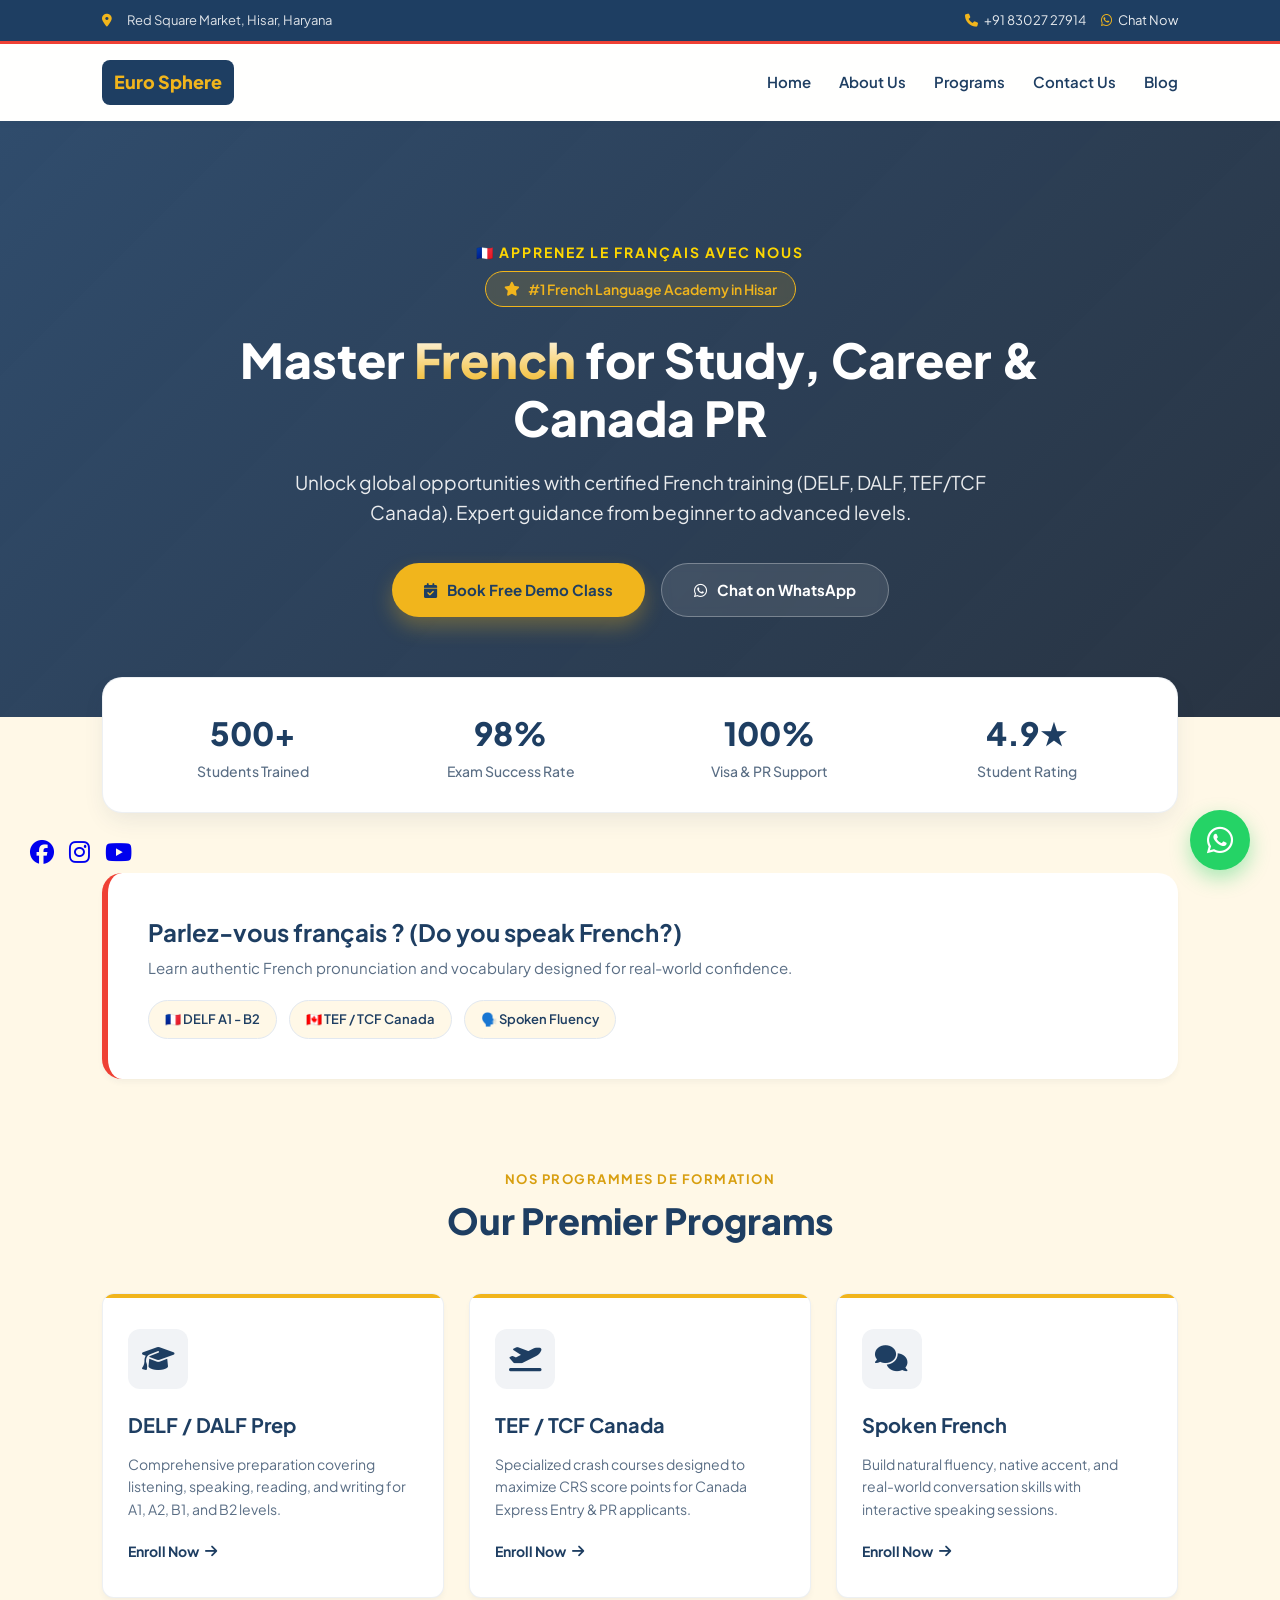
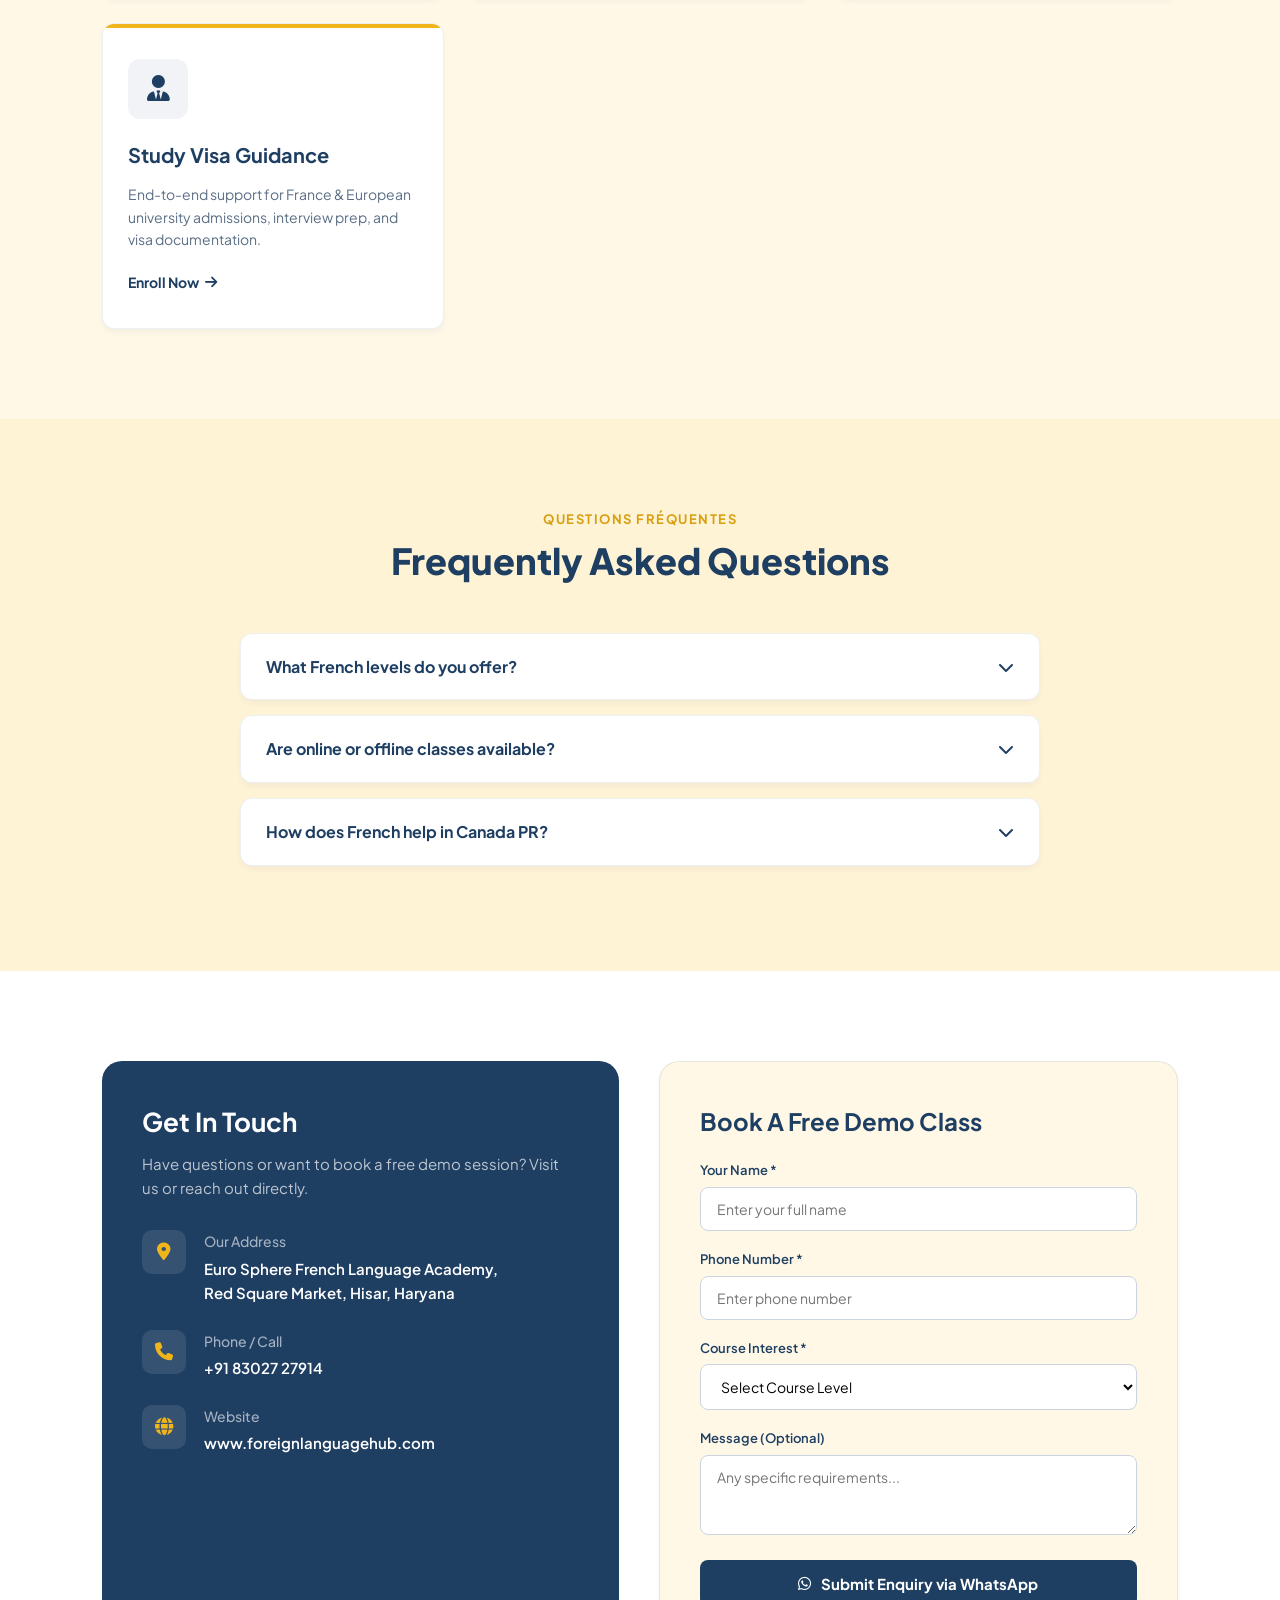
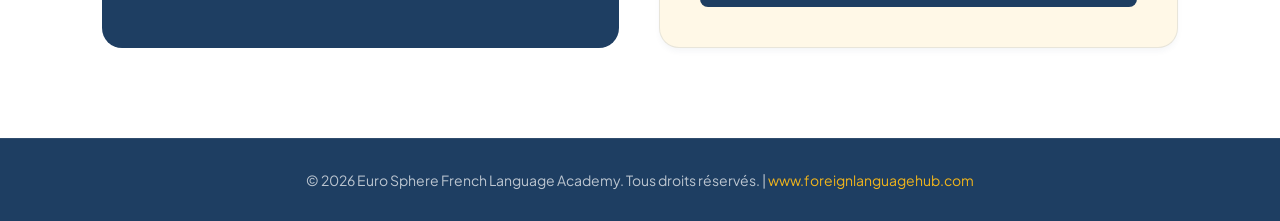
==== index.html @ 4b27b160 "code update" ====
<!DOCTYPE html>
<html lang="en-FR">
<head>
    <meta charset="UTF-8">
    <meta name="viewport" content="width=device-width, initial-scale=1.0">
    <title>Euro Sphere French Language Academy | Hisar</title>
    
    <script async src="https://www.googletagmanager.com/gtag/js?id=G-8GPNV9J6E8"></script>
    <script>
      window.dataLayer = window.dataLayer || [];
      function gtag(){dataLayer.push(arguments);}
      gtag('js', new Date());
      gtag('config', 'G-8GPNV9J6E8');
    </script>
    <link rel="canonical" href="https://www.foreignlanguagehub.com/" />
    <link rel="preconnect" href="https://fonts.googleapis.com">
    <link rel="preconnect" href="https://fonts.gstatic.com" crossorigin>
    <link href="https://fonts.googleapis.com/css2?family=Plus+Jakarta+Sans:wght@300;400;500;600;700;800&display=swap" rel="stylesheet">
    <link rel="stylesheet" href="https://cdnjs.cloudflare.com/ajax/libs/font-awesome/6.5.1/css/all.min.css">

    <style>
        :root {
            --primary-dark: #1E3E62;        /* Dark Blue */
            --primary-blue: #255A94;        /* Medium Blue */
            --accent-gold: #F1B51C;         /* Yellow / Gold */
            --accent-gold-hover: #D89F10;   
            --accent-red: #0055A5;          /* French Tricolor Blue */
            --french-red: #EF4135;          /* French Tricolor Red */
            
            --text-main: #1E3E62;           
            --text-muted: #5A6E85;          
            
            --bg-light: #FFF8E7;           
            --bg-secondary: #FFF3D6;       
            --white: #FFFFFF;              
            
            --shadow-sm: 0 4px 6px -1px rgba(30, 62, 98, 0.05);
            --shadow-lg: 0 10px 25px -5px rgba(30, 62, 98, 0.1);
            --radius-md: 12px;
            --radius-lg: 20px;
            --transition: all 0.3s ease;
        }

        * {
            margin: 0;
            padding: 0;
            box-sizing: border-box;
            font-family: 'Plus Jakarta Sans', sans-serif;
            scroll-behavior: smooth;
        }

        body {
            color: var(--text-main);
            background-color: var(--bg-light);
            line-height: 1.6;
            overflow-x: hidden;
            min-height: 100vh;
        }

        /* Top Bar */
        .top-bar {
            background-color: var(--primary-dark);
            color: rgba(255, 255, 255, 0.85);
            padding: 10px 8%;
            display: flex;
            justify-content: space-between;
            align-items: center;
            font-size: 13px;
            border-bottom: 3px solid var(--french-red); /* French Red Accent Line */
        }

        .top-bar div {
            display: flex;
            align-items: center;
            gap: 15px;
        }

        .top-bar a {
            color: rgba(255, 255, 255, 0.9);
            text-decoration: none;
            transition: var(--transition);
            display: flex;
            align-items: center;
            gap: 6px;
        }

        .top-bar a:hover {
            color: var(--accent-gold);
        }

        .top-bar i {
            color: var(--accent-gold);
        }

        /* Navbar */
        nav {
            background: rgba(255, 255, 255, 0.95);
            backdrop-filter: blur(10px);
            padding: 16px 8%;
            display: flex;
            justify-content: space-between;
            align-items: center;
            position: sticky;
            top: 0;
            z-index: 1000;
            box-shadow: var(--shadow-sm);
        }

        .logo {
            display: flex;
            align-items: center;
            gap: 10px;
            text-decoration: none;
            font-weight: 800;
            font-size: 22px;
            color: var(--primary-dark);
        }

        .logo img {
            height: 48px;
            width: auto;
            object-fit: contain;
        }

        .logo-fallback {
            background: var(--primary-dark);
            color: var(--accent-gold);
            padding: 8px 12px;
            border-radius: 8px;
            font-size: 18px;
        }

        .nav-links {
            display: flex;
            align-items: center;
            gap: 28px;
            list-style: none;
        }

        .nav-links a {
            text-decoration: none;
            color: var(--text-main);
            font-weight: 600;
            font-size: 15px;
            transition: var(--transition);
            position: relative;
        }

        .nav-links a:not(.nav-cta):hover {
            color: var(--primary-blue);
        }

        .nav-links a:not(.nav-cta)::after {
            content: '';
            position: absolute;
            width: 0%;
            height: 2px;
            bottom: -4px;
            left: 0;
            background-color: var(--accent-gold);
            transition: var(--transition);
        }

        .nav-links a:not(.nav-cta):hover::after {
            width: 100%;
        }

        .nav-cta {
            background: var(--primary-dark);
            color: var(--white) !important;
            padding: 10px 22px;
            border-radius: 50px;
            border: 2px solid var(--accent-gold);
            box-shadow: 0 4px 15px rgba(241, 181, 28, 0.2);
        }

        .nav-cta:hover {
            background: var(--accent-gold);
            color: var(--primary-dark) !important;
            transform: translateY(-2px);
        }

        .hamburger {
            display: none;
            font-size: 24px;
            cursor: pointer;
            color: var(--primary-dark);
        }

        /* Hero Section */
        .hero {
            background: linear-gradient(135deg, rgba(30, 62, 98, 0.92), rgba(11, 25, 44, 0.88)), 
                        url('https://images.unsplash.com/photo-1502602898657-3e91760cbb34?q=80&w=1600') center/cover no-repeat;
            color: var(--white);
            padding: 120px 8% 100px;
            text-align: center;
            position: relative;
        }

        .french-tag {
            font-size: 14px;
            letter-spacing: 2px;
            text-transform: uppercase;
            color: #FFD700;
            font-weight: 700;
            margin-bottom: 8px;
            display: block;
        }

        .hero-badge {
            display: inline-flex;
            align-items: center;
            gap: 8px;
            background: rgba(241, 181, 28, 0.15);
            border: 1px solid var(--accent-gold);
            color: var(--accent-gold);
            padding: 6px 18px;
            border-radius: 50px;
            font-size: 14px;
            font-weight: 600;
            margin-bottom: 24px;
            backdrop-filter: blur(5px);
        }

        .hero h1 {
            font-size: 48px;
            font-weight: 800;
            line-height: 1.2;
            margin-bottom: 20px;
            max-width: 900px;
            margin-left: auto;
            margin-right: auto;
        }

        .hero h1 span {
            color: var(--accent-gold);
            background: linear-gradient(180deg, #FFF, var(--accent-gold));
            -webkit-background-clip: text;
            background-clip: text;
            -webkit-text-fill-color: transparent;
        }

        .hero p {
            font-size: 19px;
            max-width: 720px;
            margin: 0 auto 36px;
            color: rgba(255, 255, 255, 0.9);
            font-weight: 400;
        }

        .hero-buttons {
            display: flex;
            justify-content: center;
            gap: 16px;
            flex-wrap: wrap;
        }

        .btn {
            padding: 14px 32px;
            border-radius: 50px;
            font-weight: 700;
            font-size: 15px;
            text-decoration: none;
            display: inline-flex;
            align-items: center;
            gap: 10px;
            transition: var(--transition);
            cursor: pointer;
            border: none;
        }

        .btn-primary {
            background-color: var(--accent-gold);
            color: var(--primary-dark);
            box-shadow: 0 10px 20px rgba(241, 181, 28, 0.3);
        }

        .btn-primary:hover {
            background-color: var(--white);
            color: var(--primary-dark);
            transform: translateY(-3px);
        }

        .btn-secondary {
            background: rgba(255, 255, 255, 0.1);
            color: var(--white);
            border: 1px solid rgba(255, 255, 255, 0.3);
            backdrop-filter: blur(5px);
        }

        .btn-secondary:hover {
            background: rgba(255, 255, 255, 0.2);
            transform: translateY(-3px);
        }

        /* Stats Bar */
        .stats-bar {
            background: var(--white);
            margin: -40px 8% 0;
            border-radius: var(--radius-lg);
            padding: 30px;
            box-shadow: var(--shadow-lg);
            position: relative;
            z-index: 10;
            display: grid;
            grid-template-columns: repeat(auto-fit, minmax(180px, 1fr));
            gap: 20px;
            text-align: center;
            border: 1px solid rgba(30, 62, 98, 0.08);
        }

        .stat-item h3 {
            font-size: 32px;
            font-weight: 800;
            color: var(--primary-dark);
        }

        .stat-item p {
            color: var(--text-muted);
            font-size: 14px;
            font-weight: 500;
        }

        /* French Special Banner Section */
        .french-vibe-banner {
            background: #ffffff;
            margin: 60px 8% 0;
            border-radius: var(--radius-lg);
            padding: 40px;
            border-left: 6px solid var(--french-red);
            box-shadow: var(--shadow-sm);
            display: flex;
            align-items: center;
            justify-content: space-between;
            flex-wrap: wrap;
            gap: 20px;
        }

        .vibe-content h3 {
            font-size: 24px;
            color: var(--primary-dark);
            font-weight: 700;
        }

        .vibe-content p {
            color: var(--text-muted);
            font-size: 15px;
            margin-top: 5px;
        }

        .vibe-pills {
            display: flex;
            gap: 12px;
            flex-wrap: wrap;
        }

        .pill {
            background: var(--bg-light);
            border: 1px solid #E2E8F0;
            padding: 8px 16px;
            border-radius: 30px;
            font-size: 13px;
            font-weight: 600;
            color: var(--primary-dark);
        }

        /* Common Section Styles */
        .section {
            padding: 90px 8%;
        }

        .section-header {
            text-align: center;
            max-width: 650px;
            margin: 0 auto 50px;
        }

        .section-subtitle {
            color: #D89F10;
            font-weight: 700;
            text-transform: uppercase;
            font-size: 13px;
            letter-spacing: 1.5px;
            margin-bottom: 8px;
            display: block;
        }

        .section-title {
            font-size: 36px;
            font-weight: 800;
            color: var(--primary-dark);
            line-height: 1.25;
        }

        /* Courses Section */
        .cards-container {
            display: grid;
            grid-template-columns: repeat(auto-fit, minmax(260px, 1fr));
            gap: 25px;
        }

        .card {
            background: var(--white);
            padding: 35px 25px;
            border-radius: var(--radius-md);
            box-shadow: var(--shadow-sm);
            border: 1px solid rgba(30, 62, 98, 0.08);
            transition: var(--transition);
            position: relative;
            overflow: hidden;
            display: flex;
            flex-direction: column;
        }

        .card::before {
            content: '';
            position: absolute;
            top: 0;
            left: 0;
            width: 100%;
            height: 4px;
            background: var(--accent-gold);
        }

        .card:hover {
            transform: translateY(-8px);
            box-shadow: var(--shadow-lg);
        }

        .card-icon {
            width: 60px;
            height: 60px;
            background: rgba(30, 62, 98, 0.06);
            border-radius: 12px;
            display: flex;
            align-items: center;
            justify-content: center;
            margin-bottom: 20px;
            color: var(--primary-dark);
            font-size: 26px;
            transition: var(--transition);
        }

        .card:hover .card-icon {
            background: var(--primary-dark);
            color: var(--accent-gold);
        }

        .card h3 {
            font-size: 20px;
            font-weight: 700;
            color: var(--primary-dark);
            margin-bottom: 12px;
        }

        .card p {
            color: var(--text-muted);
            font-size: 14px;
            line-height: 1.6;
            margin-bottom: 20px;
            flex-grow: 1;
        }

        .card-link {
            color: var(--primary-dark);
            font-weight: 700;
            font-size: 14px;
            text-decoration: none;
            display: inline-flex;
            align-items: center;
            gap: 6px;
            transition: var(--transition);
        }

        .card-link:hover {
            color: #D89F10;
            gap: 10px;
        }

        /* FAQ Accordion */
        .faq-container {
            max-width: 800px;
            margin: 0 auto;
        }

        .faq-item {
            background: var(--white);
            border-radius: var(--radius-md);
            margin-bottom: 15px;
            box-shadow: var(--shadow-sm);
            border: 1px solid rgba(30, 62, 98, 0.08);
            overflow: hidden;
        }

        .faq-question {
            padding: 20px 25px;
            font-weight: 700;
            color: var(--primary-dark);
            cursor: pointer;
            display: flex;
            justify-content: space-between;
            align-items: center;
            user-select: none;
        }

        .faq-answer {
            padding: 0 25px 20px;
            color: var(--text-muted);
            font-size: 15px;
            display: none;
        }

        .faq-item.active .faq-answer {
            display: block;
        }

        .faq-item.active .faq-question i {
            transform: rotate(180deg);
            color: var(--accent-gold);
        }

        /* Contact Section */
        .contact-section {
            background: var(--white);
        }

        .contact-container {
            display: flex;
            flex-wrap: wrap;
            gap: 40px;
            align-items: stretch;
        }

        .contact-info, .contact-form-wrapper {
            flex: 1;
            min-width: 320px;
            padding: 40px;
            border-radius: var(--radius-lg);
        }

        .contact-info {
            background: var(--primary-dark);
            color: var(--white);
            display: flex;
            flex-direction: column;
            justify-content: space-between;
        }

        .contact-info h3 {
            font-size: 26px;
            font-weight: 700;
            color: var(--white);
            margin-bottom: 10px;
        }

        .contact-info p.lead {
            color: rgba(255, 255, 255, 0.7);
            margin-bottom: 30px;
            font-size: 15px;
        }

        .info-list {
            display: flex;
            flex-direction: column;
            gap: 25px;
        }

        .info-item {
            display: flex;
            align-items: flex-start;
            gap: 18px;
        }

        .info-icon {
            width: 44px;
            height: 44px;
            background: rgba(255, 255, 255, 0.1);
            border-radius: 10px;
            display: flex;
            align-items: center;
            justify-content: center;
            color: var(--accent-gold);
            font-size: 18px;
            flex-shrink: 0;
        }

        .info-content h4 {
            font-size: 14px;
            color: rgba(255, 255, 255, 0.6);
            margin-bottom: 4px;
            font-weight: 500;
        }

        .info-content p, .info-content a {
            color: var(--white);
            font-weight: 600;
            text-decoration: none;
            font-size: 15px;
        }

        .contact-form-wrapper {
            background: var(--bg-light);
            border: 1px solid rgba(30, 62, 98, 0.1);
            box-shadow: var(--shadow-sm);
        }

        .contact-form-wrapper h3 {
            font-size: 24px;
            font-weight: 700;
            color: var(--primary-dark);
            margin-bottom: 20px;
        }

        .form-group {
            margin-bottom: 18px;
        }

        .form-group label {
            display: block;
            font-size: 13px;
            font-weight: 600;
            color: var(--primary-dark);
            margin-bottom: 6px;
        }

        .form-control {
            width: 100%;
            padding: 12px 16px;
            border: 1px solid #CBD5E1;
            border-radius: 8px;
            font-size: 14px;
            outline: none;
            transition: var(--transition);
            background: var(--white);
        }

        .form-control:focus {
            border-color: var(--primary-dark);
            box-shadow: 0 0 0 3px rgba(30, 62, 98, 0.1);
        }

        .submit-btn {
            width: 100%;
            padding: 14px;
            background: var(--primary-dark);
            color: var(--white);
            border: none;
            border-radius: 8px;
            font-weight: 700;
            font-size: 15px;
            cursor: pointer;
            transition: var(--transition);
            display: flex;
            align-items: center;
            justify-content: center;
            gap: 10px;
        }

        .submit-btn:hover {
            background: #162a45;
            box-shadow: 0 5px 15px rgba(30, 62, 98, 0.2);
        }

        /* Floating WhatsApp Button */
        .whatsapp-float {
            position: fixed;
            bottom: 30px;
            right: 30px;
            background-color: #25D366;
            color: #FFF;
            border-radius: 50px;
            width: 60px;
            height: 60px;
            display: flex;
            align-items: center;
            justify-content: center;
            font-size: 30px;
            box-shadow: 0 8px 20px rgba(37, 211, 102, 0.4);
            z-index: 999;
            transition: var(--transition);
            text-decoration: none;
        }

        .whatsapp-float:hover {
            transform: scale(1.1);
            color: #FFF;
        }

        /* Footer */
        footer {
            background: var(--primary-dark);
            color: rgba(255, 255, 255, 0.7);
            padding: 30px 8%;
            text-align: center;
            font-size: 14px;
            border-top: 1px solid rgba(255, 255, 255, 0.08);
        }

        footer a {
            color: var(--accent-gold);
            text-decoration: none;
        }

        /* Responsive Styles */
        @media (max-width: 992px) {
            .hero h1 { font-size: 38px; }
            .section { padding: 70px 5%; }
            .top-bar { padding: 10px 5%; }
            nav { padding: 14px 5%; }
        }

        @media (max-width: 768px) {
            .top-bar { flex-direction: column; gap: 8px; text-align: center; }
            .hamburger { display: block; }
            .nav-links {
                position: fixed;
                top: 70px;
                left: -100%;
                width: 100%;
                height: calc(100vh - 70px);
                background: var(--white);
                flex-direction: column;
                padding: 40px 20px;
                gap: 20px;
                transition: var(--transition);
                box-shadow: var(--shadow-lg);
            }
            .nav-links.active { left: 0; }
            .hero { padding: 90px 5% 80px; }
            .hero h1 { font-size: 30px; }
            .hero p { font-size: 16px; }
            .stats-bar { margin: -30px 5% 0; grid-template-columns: repeat(2, 1fr); }
            .contact-info, .contact-form-wrapper { padding: 25px; }
            .french-vibe-banner { margin: 40px 5% 0; flex-direction: column; text-align: center; }
        }
    </style>
</head>
<body>

    <div class="top-bar">
        <div>
            <i class="fa-solid fa-location-dot"></i> Red Square Market, Hisar, Haryana
        </div>
        <div>
            <a href="tel:08302727914"><i class="fa-solid fa-phone"></i> +91 83027 27914</a>
            <a href="https://wa.me/918302727914" target="_blank"><i class="fa-brands fa-whatsapp"></i> Chat Now</a>
        </div>
    </div>

    <nav>
        <a href="#" class="logo">
            <img src="logo.png" alt="Euro Sphere Logo" onerror="this.style.display='none'; this.nextElementSibling.style.display='inline-block';">
            <span class="logo-fallback" style="display:none;">Euro Sphere</span>
        </a>
        <div class="hamburger" id="hamburger">
            <i class="fa-solid fa-bars"></i>
        </div>
        <ul class="nav-links" id="navLinks">
    <li><a href="/">Home</a></li>
    <li><a href="/about">About Us</a></li>
    <li><a href="/courses">Programs</a></li>
    <li><a href="/contact">Contact Us</a></li>
    <li><a href="https://eurosphereindia.blogspot.com/" target="_blank">Blog</a></li>
    
</ul>
    </nav>

    <section class="hero" id="home">
        <span class="french-tag">🇫🇷 Apprenez Le Français Avec Nous</span>
        <div class="hero-badge">
            <i class="fa-solid fa-star"></i> #1 French Language Academy in Hisar
        </div>
        <h1>Master <span>French</span> for Study, Career & Canada PR</h1>
        <p>Unlock global opportunities with certified French training (DELF, DALF, TEF/TCF Canada). Expert guidance from beginner to advanced levels.</p>
        <div class="hero-buttons">
            <a href="/contact" class="btn btn-primary"><i class="fa-solid fa-calendar-check"></i> Book Free Demo Class</a>
            <a href="https://wa.me/918302727914" target="_blank" class="btn btn-secondary"><i class="fa-brands fa-whatsapp"></i> Chat on WhatsApp</a>
        </div>
    </section>

    <div class="stats-bar">
        <div class="stat-item">
            <h3>500+</h3>
            <p>Students Trained</p>
        </div>
        <div class="stat-item">
            <h3>98%</h3>
            <p>Exam Success Rate</p>
        </div>
        <div class="stat-item">
            <h3>100%</h3>
            <p>Visa & PR Support</p>
        </div>
        <div class="stat-item">
            <h3>4.9★</h3>
            <p>Student Rating</p>
        </div>
    </div>

    <div class="french-vibe-banner">
        <div class="vibe-content">
            <h3>Parlez-vous français ? (Do you speak French?)</h3>
            <p>Learn authentic French pronunciation and vocabulary designed for real-world confidence.</p>
        </div>
        <div class="vibe-pills">
            <span class="pill">🇫🇷 DELF A1 - B2</span>
            <span class="pill">🇨🇦 TEF / TCF Canada</span>
            <span class="pill">🗣️ Spoken Fluency</span>
        </div>
    </div>

    <section class="section" id="courses">
        <div class="section-header">
            <span class="section-subtitle">Nos Programmes de Formation</span>
            <h2 class="section-title">Our Premier Programs</h2>
        </div>
        <div class="cards-container">
            <div class="card">
                <div class="card-icon">
                    <i class="fa-solid fa-graduation-cap"></i>
                </div>
                <h3>DELF / DALF Prep</h3>
                <p>Comprehensive preparation covering listening, speaking, reading, and writing for A1, A2, B1, and B2 levels.</p>
                <a href="/about" class="card-link">Enroll Now <i class="fa-solid fa-arrow-right"></i></a>
            </div>

            <div class="card">
                <div class="card-icon">
                    <i class="fa-solid fa-plane-departure"></i>
                </div>
                <h3>TEF / TCF Canada</h3>
                <p>Specialized crash courses designed to maximize CRS score points for Canada Express Entry & PR applicants.</p>
                <a href="/contact" class="card-link">Enroll Now <i class="fa-solid fa-arrow-right"></i></a>
            </div>

            <div class="card">
                <div class="card-icon">
                    <i class="fa-solid fa-comments"></i>
                </div>
                <h3>Spoken French</h3>
                <p>Build natural fluency, native accent, and real-world conversation skills with interactive speaking sessions.</p>
                <a href="/contact" class="card-link">Enroll Now <i class="fa-solid fa-arrow-right"></i></a>
            </div>

            <div class="card">
                <div class="card-icon">
                    <i class="fa-solid fa-user-tie"></i>
                </div>
                <h3>Study Visa Guidance</h3>
                <p>End-to-end support for France & European university admissions, interview prep, and visa documentation.</p>
                <a href="/contact" class="card-link">Enroll Now <i class="fa-solid fa-arrow-right"></i></a>
            </div>
        </div>
    </section>

    <section class="section" id="faq" style="background-color: var(--bg-secondary);">
        <div class="section-header">
            <span class="section-subtitle">Questions Fréquentes</span>
            <h2 class="section-title">Frequently Asked Questions</h2>
        </div>
        <div class="faq-container">
            <div class="faq-item">
                <div class="faq-question">
                    <span>What French levels do you offer?</span>
                    <i class="fa-solid fa-chevron-down"></i>
                </div>
                <div class="faq-answer">
                    We offer complete courses ranging from Beginner levels (A1, A2) to Intermediate & Advanced levels (B1, B2) as well as specialized preparation for TEF/TCF Canada.
                </div>
            </div>

            <div class="faq-item">
                <div class="faq-question">
                    <span>Are online or offline classes available?</span>
                    <i class="fa-solid fa-chevron-down"></i>
                </div>
                <div class="faq-answer">
                    We offer both offline classroom training at our Hisar institute and interactive live online classes for flexible learning.
                </div>
            </div>

            <div class="faq-item">
                <div class="faq-question">
                    <span>How does French help in Canada PR?</span>
                    <i class="fa-solid fa-chevron-down"></i>
                </div>
                <div class="faq-answer">
                    Clearing TEF/TCF Canada exam adds up to 50 additional CRS points in Express Entry, making your Canada Permanent Residency process significantly easier and faster.
                </div>
            </div>
        </div>
    </section>

    <section class="section contact-section" id="contact">
        <div class="contact-container">
            
            <div class="contact-info">
                <div>
                    <h3>Get In Touch</h3>
                    <p class="lead">Have questions or want to book a free demo session? Visit us or reach out directly.</p>
                    
                    <div class="info-list">
                        <div class="info-item">
                            <div class="info-icon"><i class="fa-solid fa-location-dot"></i></div>
                            <div class="info-content">
                                <h4>Our Address</h4>
                                <p>Euro Sphere French Language Academy,<br>Red Square Market, Hisar, Haryana</p>
                            </div>
                        </div>

                        <div class="info-item">
                            <div class="info-icon"><i class="fa-solid fa-phone"></i></div>
                            <div class="info-content">
                                <h4>Phone / Call</h4>
                                <p><a href="tel:08302727914">+91 83027 27914</a></p>
                            </div>
                        </div>

                        <div class="info-item">
                            <div class="info-icon"><i class="fa-solid fa-globe"></i></div>
                            <div class="info-content">
                                <h4>Website</h4>
                                <p><a href="https://www.foreignlanguagehub.com" target="_blank">www.foreignlanguagehub.com</a></p>
                            </div>
                        </div>
                    </div>
                </div>
            </div>

            <div class="contact-form-wrapper">
                <h3>Book A Free Demo Class</h3>
                <form id="enquiryForm" onsubmit="sendToWhatsApp(event)">
                    <div class="form-group">
                        <label>Your Name *</label>
                        <input type="text" id="name" class="form-control" placeholder="Enter your full name" required>
                    </div>

                    <div class="form-group">
                        <label>Phone Number *</label>
                        <input type="tel" id="phone" class="form-control" placeholder="Enter phone number" required>
                    </div>

                    <div class="form-group">
                        <label>Course Interest *</label>
                        <select id="course" class="form-control" required>
                            <option value="">Select Course Level</option>
                            <option value="Beginner (A1/A2)">Beginner (A1/A2)</option>
                            <option value="Intermediate (B1/B2)">Intermediate (B1/B2)</option>
                            <option value="TEF/TCF Canada PR">TEF/TCF Canada PR</option>
                            <option value="Visa Guidance">Visa Guidance</option>
                        </select>
                    </div>

                    <div class="form-group">
                        <label>Message (Optional)</label>
                        <textarea id="message" class="form-control" rows="3" placeholder="Any specific requirements..."></textarea>
                    </div>

                    <button type="submit" class="submit-btn">
                        <i class="fa-brands fa-whatsapp"></i> Submit Enquiry via WhatsApp
                    </button>
                </form>
            </div>

        </div>
    </section>

    <a href="https://wa.me/918302727914" class="whatsapp-float" target="_blank" title="Chat on WhatsApp">
        <i class="fa-brands fa-whatsapp"></i>
    </a>
    <div class="social-links" style="position: fixed; bottom: 30px; left: 30px; display: flex; gap: 15px; z-index: 999;font-size: 24px;">
        <a href="https://www.facebook.com/profile.php?id=61592775204801#" target="_blank" title="Follow us on Facebook">
            <i class="fa-brands fa-facebook"></i>
        </a>
        <a href="https://www.instagram.com/eur.osphere/" target="_blank" title="Follow us on Instagram">
            <i class="fa-brands fa-instagram"></i>
        </a>
        <a href="https://www.youtube.com/@EuroSphere-Hisar" target="_blank" title="Follow us on YouTube">
            <i class="fa-brands fa-youtube"></i>
        </a>
    </div>

    <footer>
        <p>&copy; 2026 Euro Sphere French Language Academy. Tous droits réservés. | <a href="https://www.foreignlanguagehub.com" target="_blank">www.foreignlanguagehub.com</a></p>
    </footer>

    <script>
        // Hamburger Menu Toggle
        const hamburger = document.getElementById('hamburger');
        const navLinks = document.getElementById('navLinks');

        hamburger.addEventListener('click', () => {
            navLinks.classList.toggle('active');
        });

        // Close Mobile Menu on Click
        document.querySelectorAll('.nav-links a').forEach(link => {
            link.addEventListener('click', () => {
                navLinks.classList.remove('active');
            });
        });

        // FAQ Accordion Toggle
        const faqItems = document.querySelectorAll('.faq-item');
        faqItems.forEach(item => {
            item.querySelector('.faq-question').addEventListener('click', () => {
                item.classList.toggle('active');
            });
        });

        // Send Form Data to WhatsApp
        function sendToWhatsApp(event) {
            event.preventDefault();
            
            let name = document.getElementById('name').value;
            let phone = document.getElementById('phone').value;
            let course = document.getElementById('course').value;
            let message = document.getElementById('message').value;

            let whatsappNumber = "918302727914";
            
            let text = `*New Demo Request - Euro Sphere*%0A%0A` +
                       `*Name:* ${name}%0A` +
                       `*Phone:* ${phone}%0A` +
                       `*Course:* ${course}%0A` +
                       `*Message:* ${message ? message : 'N/A'}`;

            window.open(`https://wa.me/${whatsappNumber}?text=${text}`, '_blank');
        }
    </script>
</body>
</html>
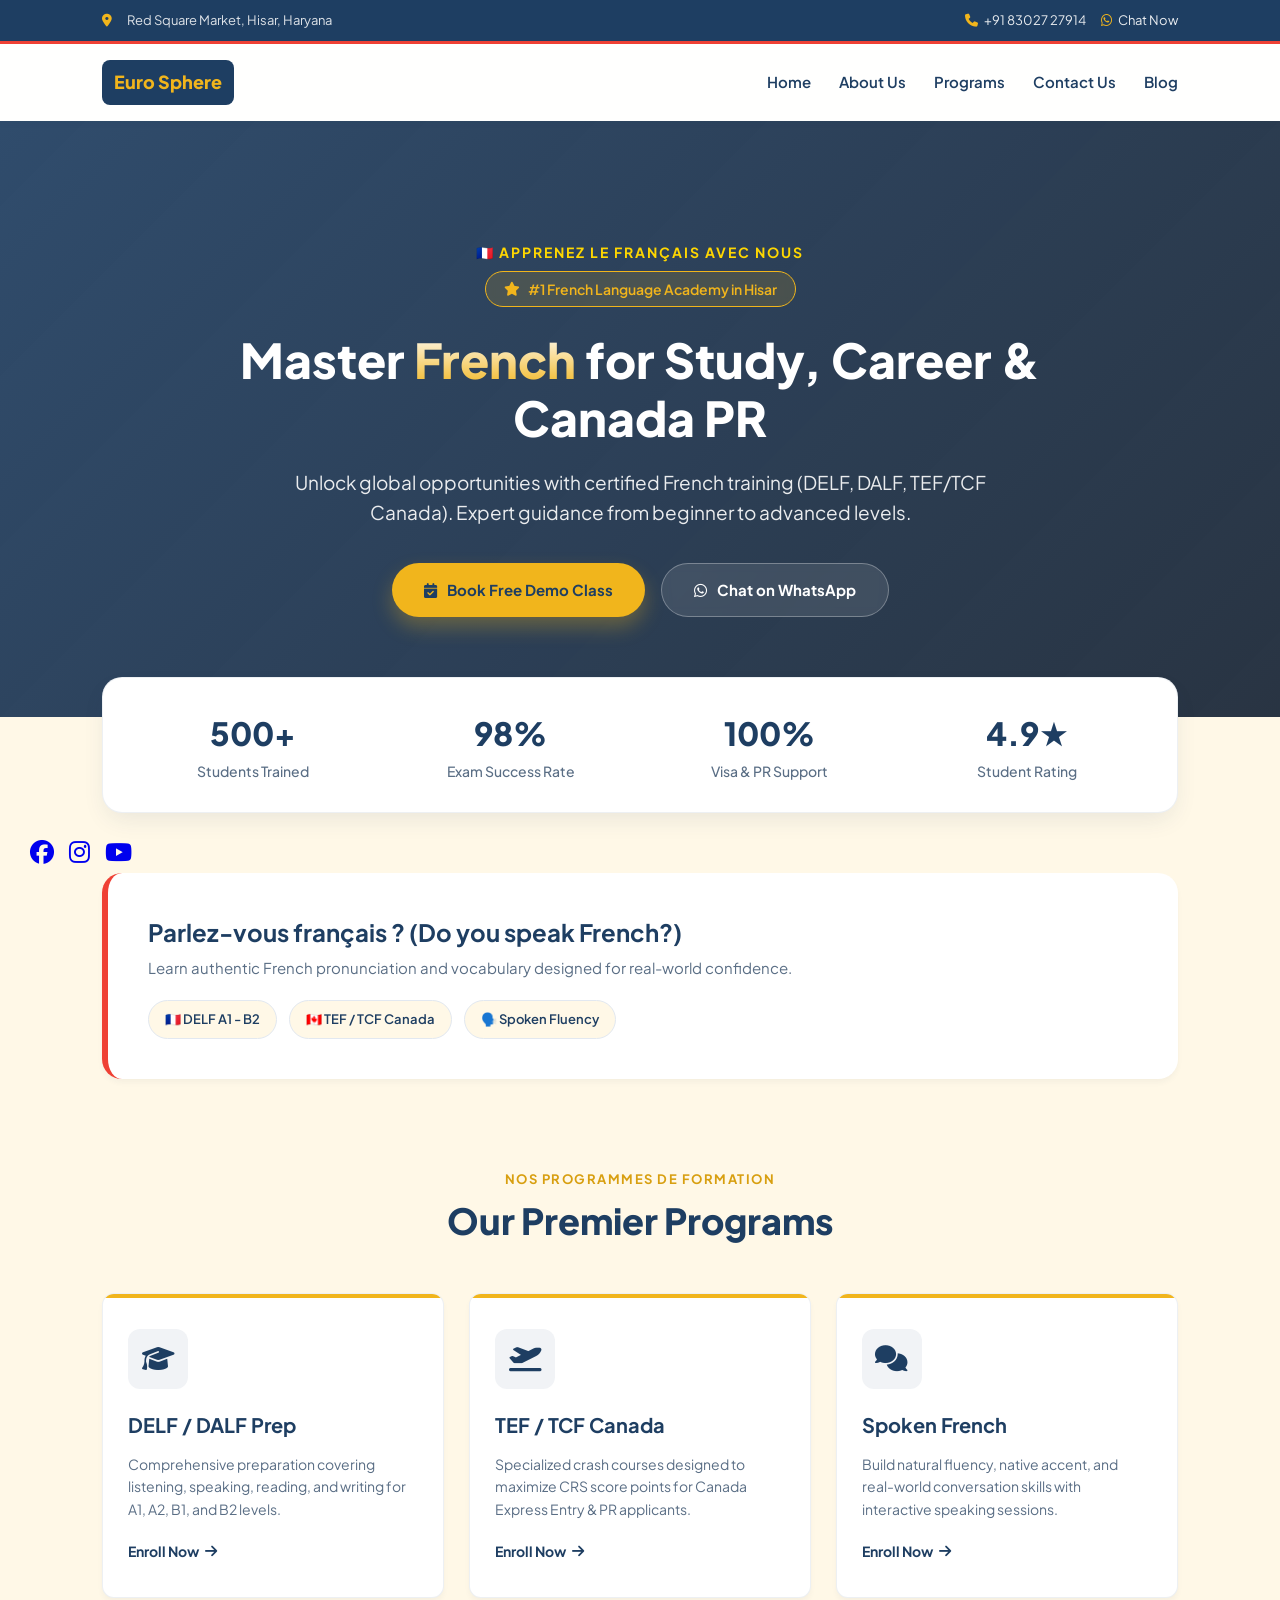
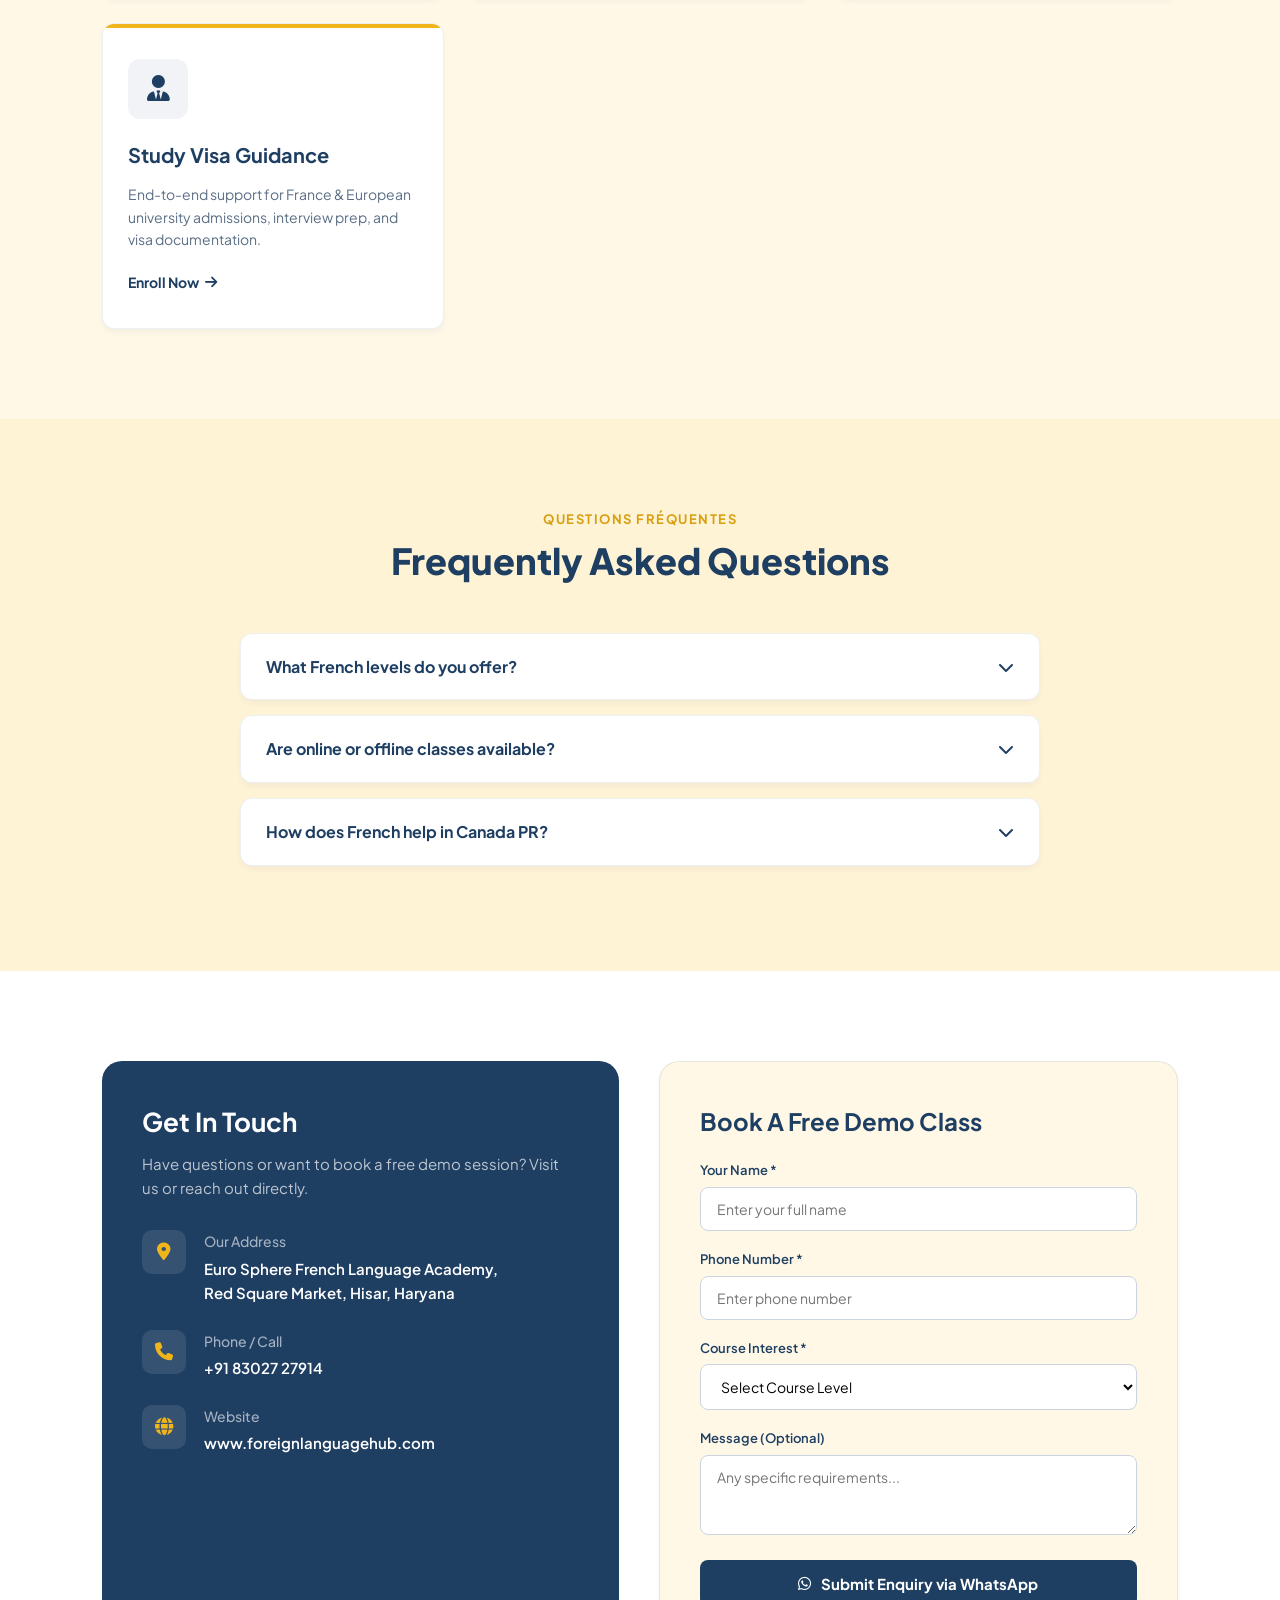
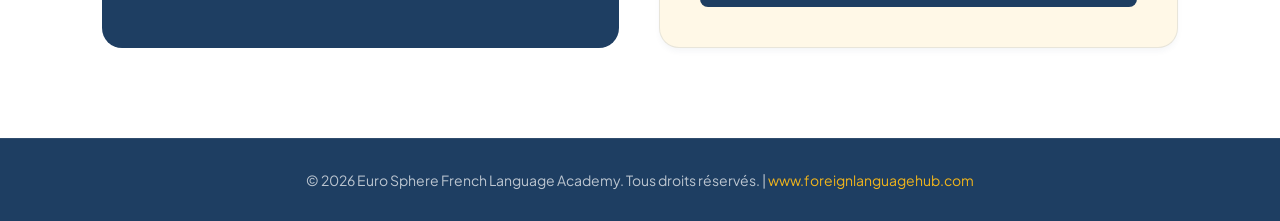
==== commit 432bbd1f: "c" ====
--- a/index.html
+++ b/index.html
@@ -965,9 +965,7 @@
         </div>
     </section>
 
-    <a href="https://wa.me/918302727914" class="whatsapp-float" target="_blank" title="Chat on WhatsApp">
-        <i class="fa-brands fa-whatsapp"></i>
-    </a>
+    
     <div class="social-links" style="position: fixed; bottom: 30px; left: 30px; display: flex; gap: 15px; z-index: 999;font-size: 24px;">
         <a href="https://www.facebook.com/profile.php?id=61592775204801#" target="_blank" title="Follow us on Facebook">
             <i class="fa-brands fa-facebook"></i>
@@ -1028,5 +1026,7 @@
             window.open(`https://wa.me/${whatsappNumber}?text=${text}`, '_blank');
         }
     </script>
+    <script src="https://cdn.botpress.cloud/webchat/v5.0/inject.js"></script>
+<script src="https://files.bpcontent.cloud/2026/09/18/05/20260918053255-N47U4N25.js" defer></script>
 </body>
 </html>
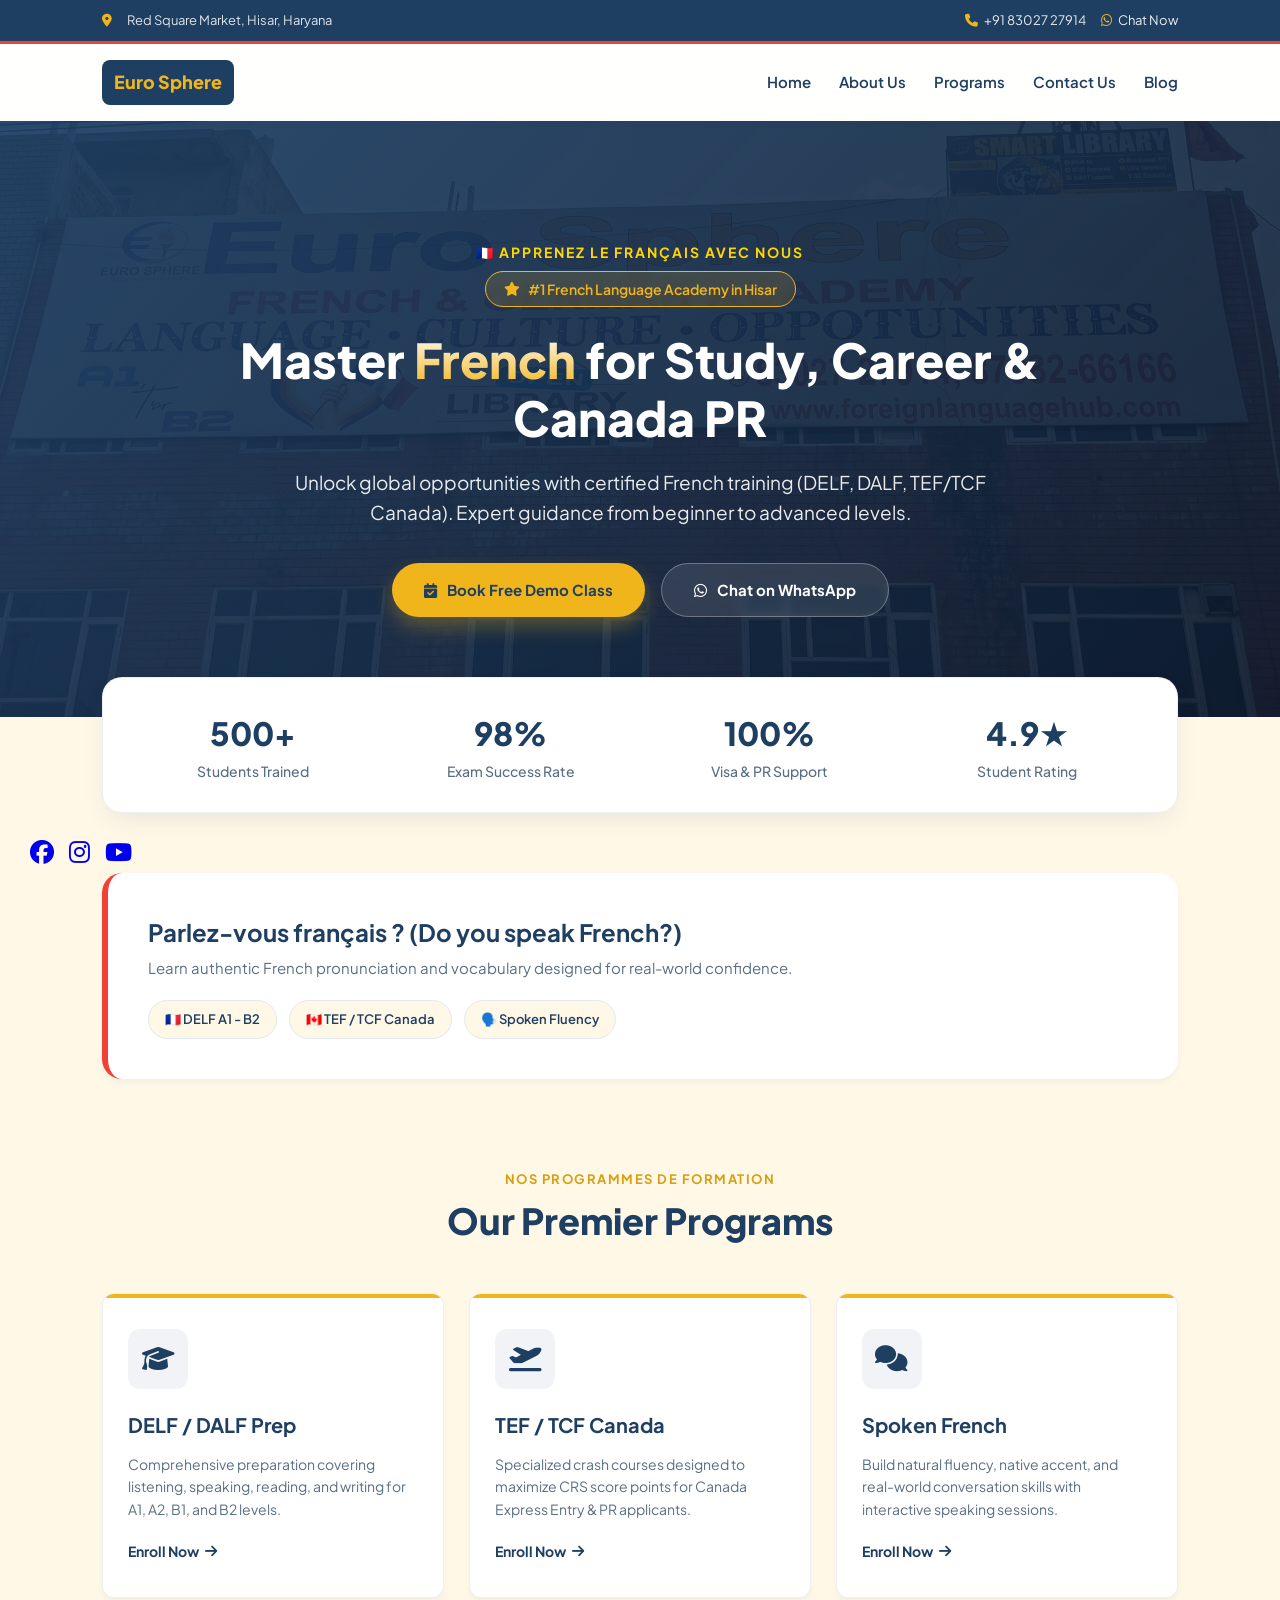
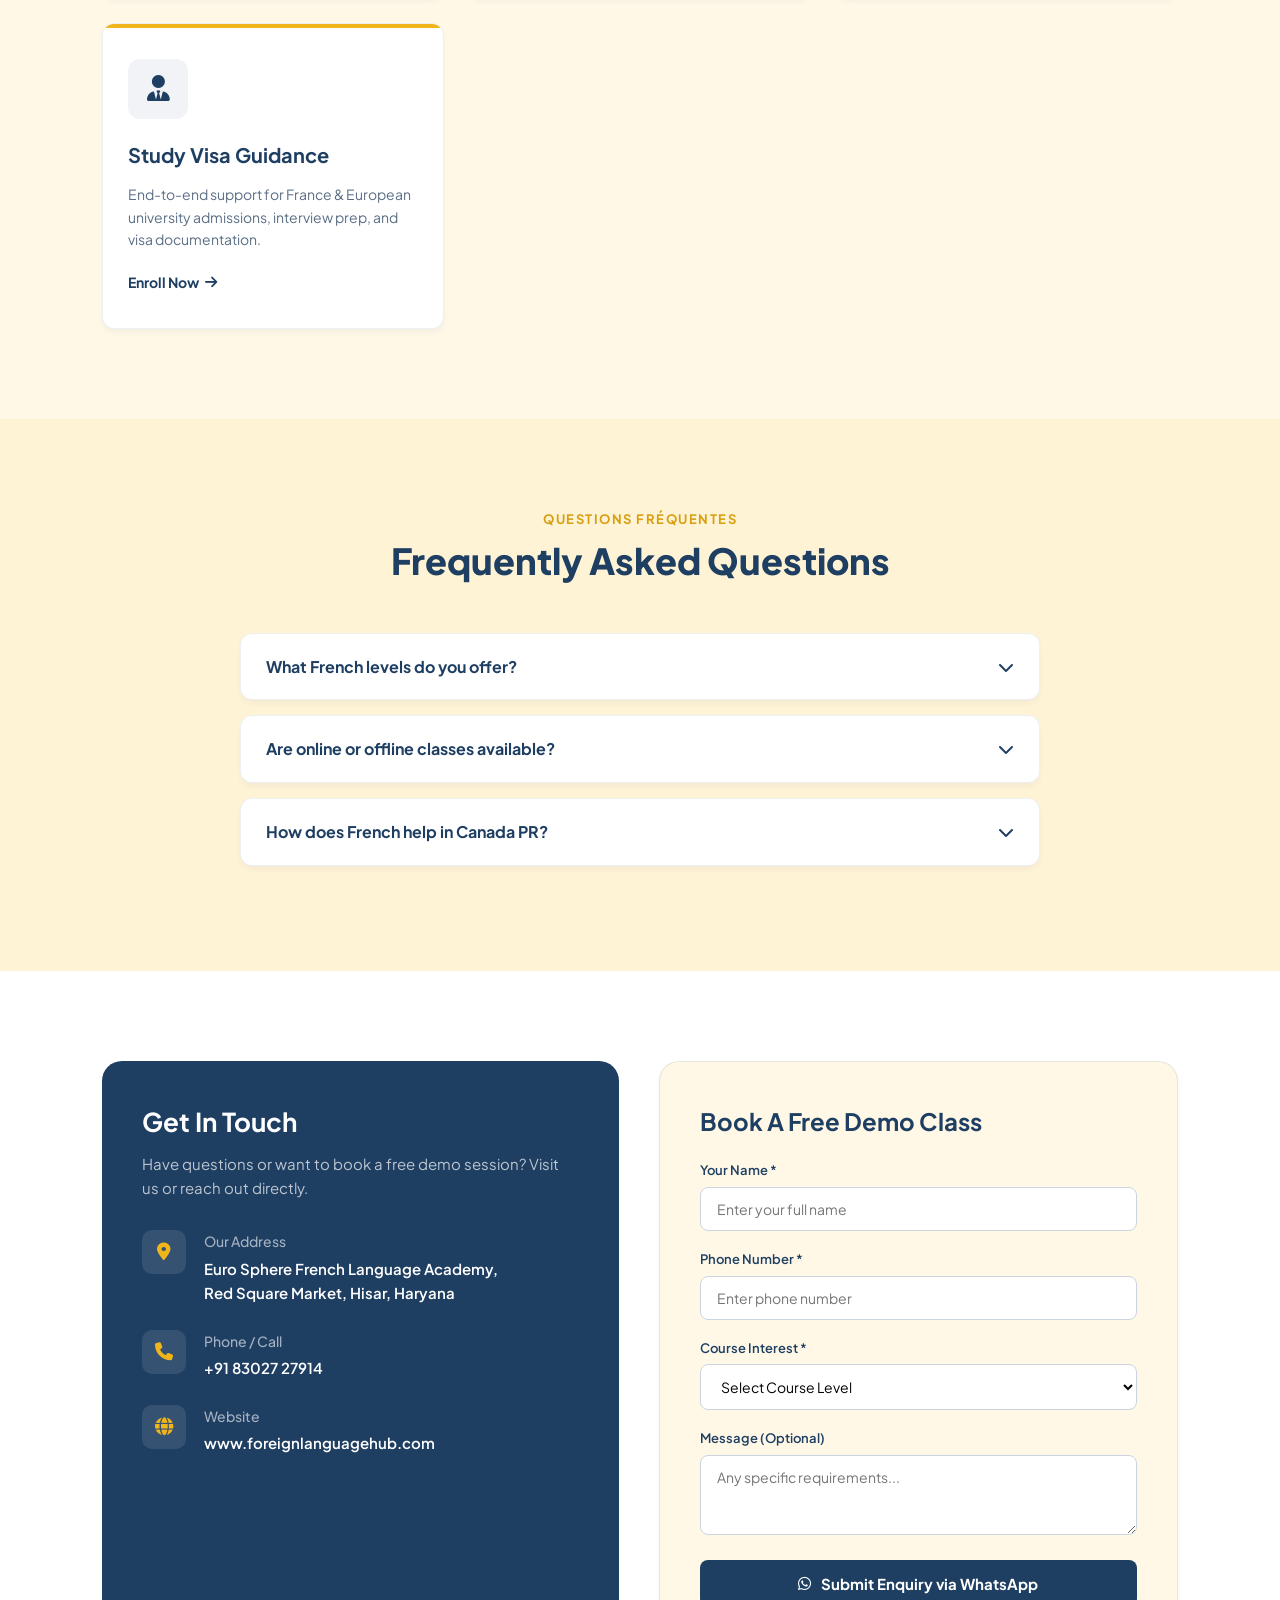
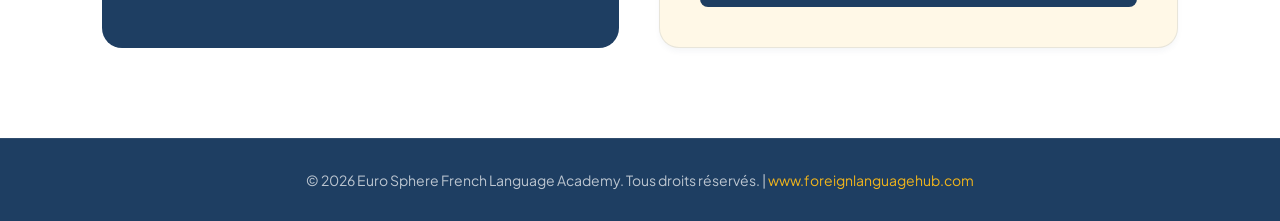
==== commit 0e6fb6ae: "code" ====
--- a/index.html
+++ b/index.html
@@ -190,7 +190,7 @@
         /* Hero Section */
         .hero {
             background: linear-gradient(135deg, rgba(30, 62, 98, 0.92), rgba(11, 25, 44, 0.88)), 
-                        url('https://images.unsplash.com/photo-1502602898657-3e91760cbb34?q=80&w=1600') center/cover no-repeat;
+                        url('image/side-banner1.png') center/cover no-repeat;
             color: var(--white);
             padding: 120px 8% 100px;
             text-align: center;
@@ -821,7 +821,7 @@
                 </div>
                 <h3>DELF / DALF Prep</h3>
                 <p>Comprehensive preparation covering listening, speaking, reading, and writing for A1, A2, B1, and B2 levels.</p>
-                <a href="/about" class="card-link">Enroll Now <i class="fa-solid fa-arrow-right"></i></a>
+                <a href="https://eurosphereindia.blogspot.com/" class="card-link">Enroll Now <i class="fa-solid fa-arrow-right"></i></a>
             </div>
 
             <div class="card">
@@ -830,7 +830,7 @@
                 </div>
                 <h3>TEF / TCF Canada</h3>
                 <p>Specialized crash courses designed to maximize CRS score points for Canada Express Entry & PR applicants.</p>
-                <a href="/contact" class="card-link">Enroll Now <i class="fa-solid fa-arrow-right"></i></a>
+                <a href="https://eurosphereindia.blogspot.com/" class="card-link">Enroll Now <i class="fa-solid fa-arrow-right"></i></a>
             </div>
 
             <div class="card">
@@ -839,7 +839,7 @@
                 </div>
                 <h3>Spoken French</h3>
                 <p>Build natural fluency, native accent, and real-world conversation skills with interactive speaking sessions.</p>
-                <a href="/contact" class="card-link">Enroll Now <i class="fa-solid fa-arrow-right"></i></a>
+                <a href="https://eurosphereindia.blogspot.com/" class="card-link">Enroll Now <i class="fa-solid fa-arrow-right"></i></a>
             </div>
 
             <div class="card">
@@ -848,7 +848,7 @@
                 </div>
                 <h3>Study Visa Guidance</h3>
                 <p>End-to-end support for France & European university admissions, interview prep, and visa documentation.</p>
-                <a href="/contact" class="card-link">Enroll Now <i class="fa-solid fa-arrow-right"></i></a>
+                <a href="https://eurosphereindia.blogspot.com/" class="card-link">Enroll Now <i class="fa-solid fa-arrow-right"></i></a>
             </div>
         </div>
     </section>
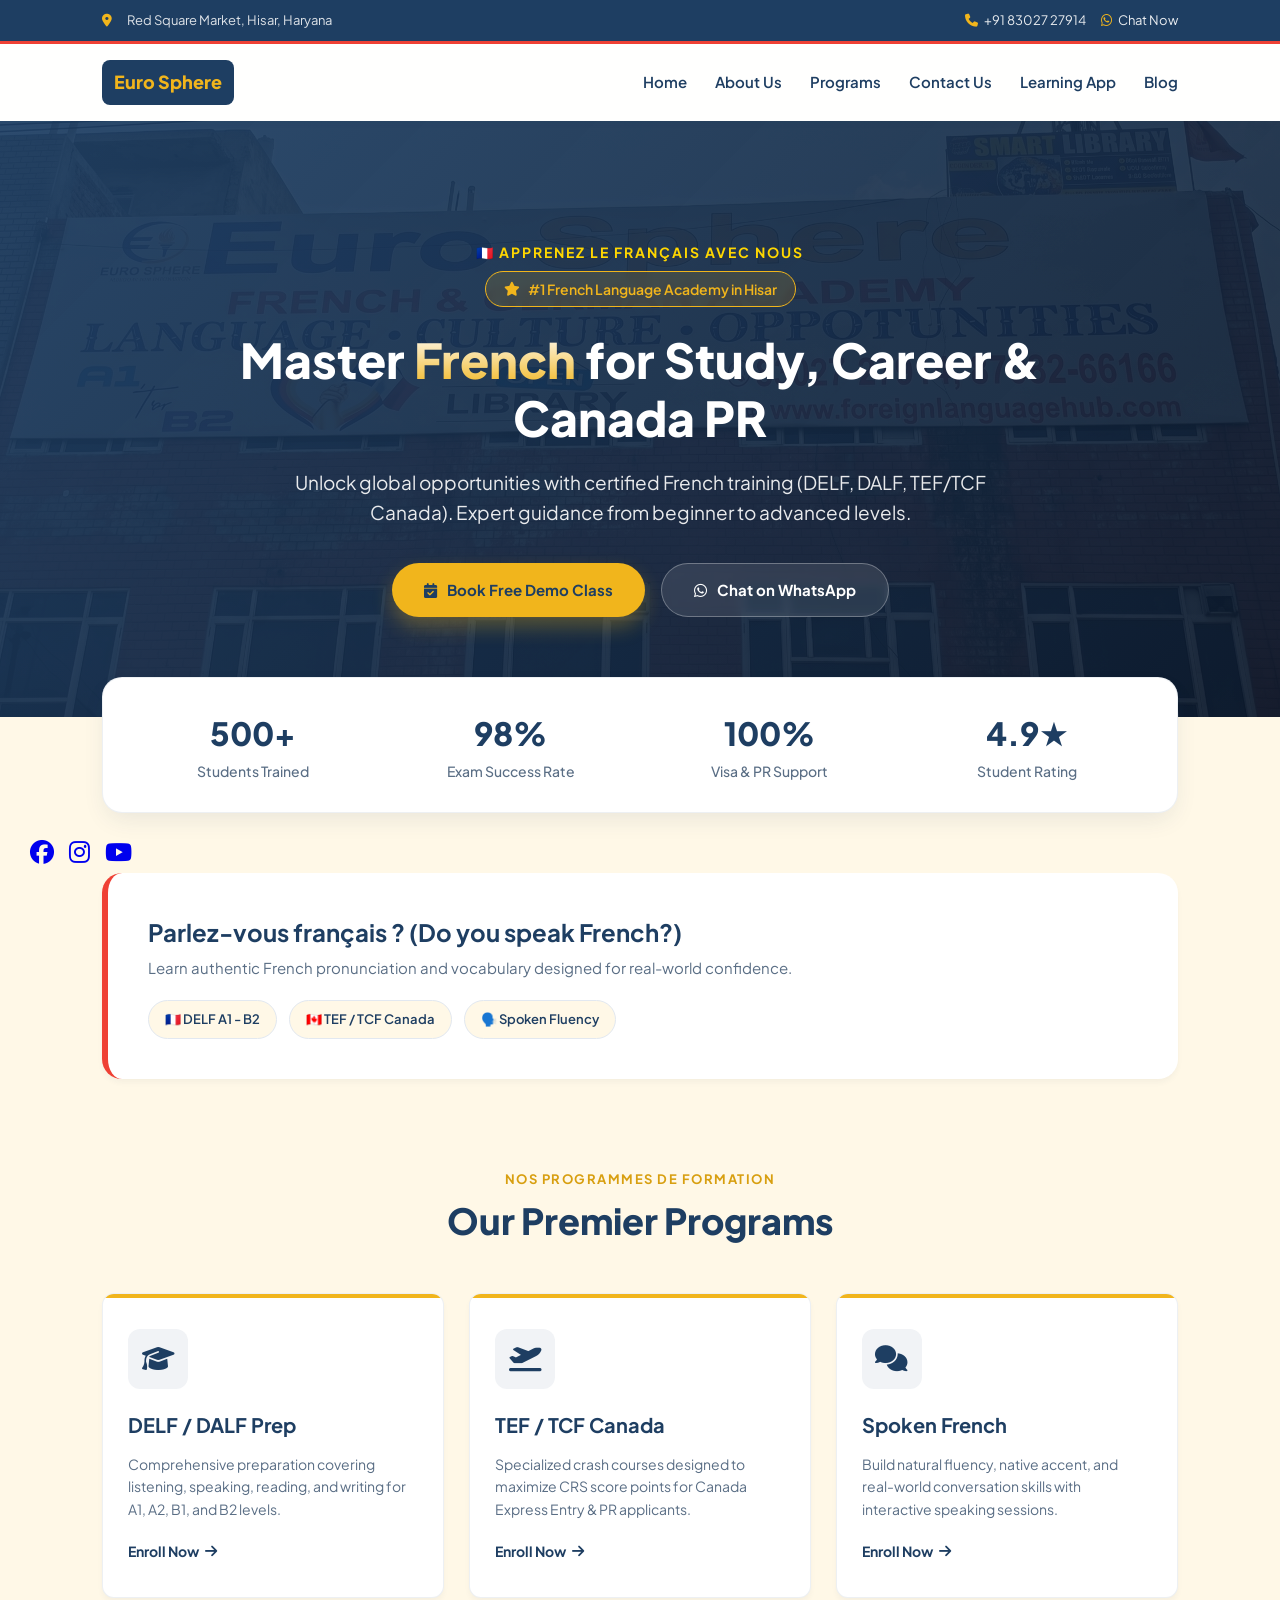
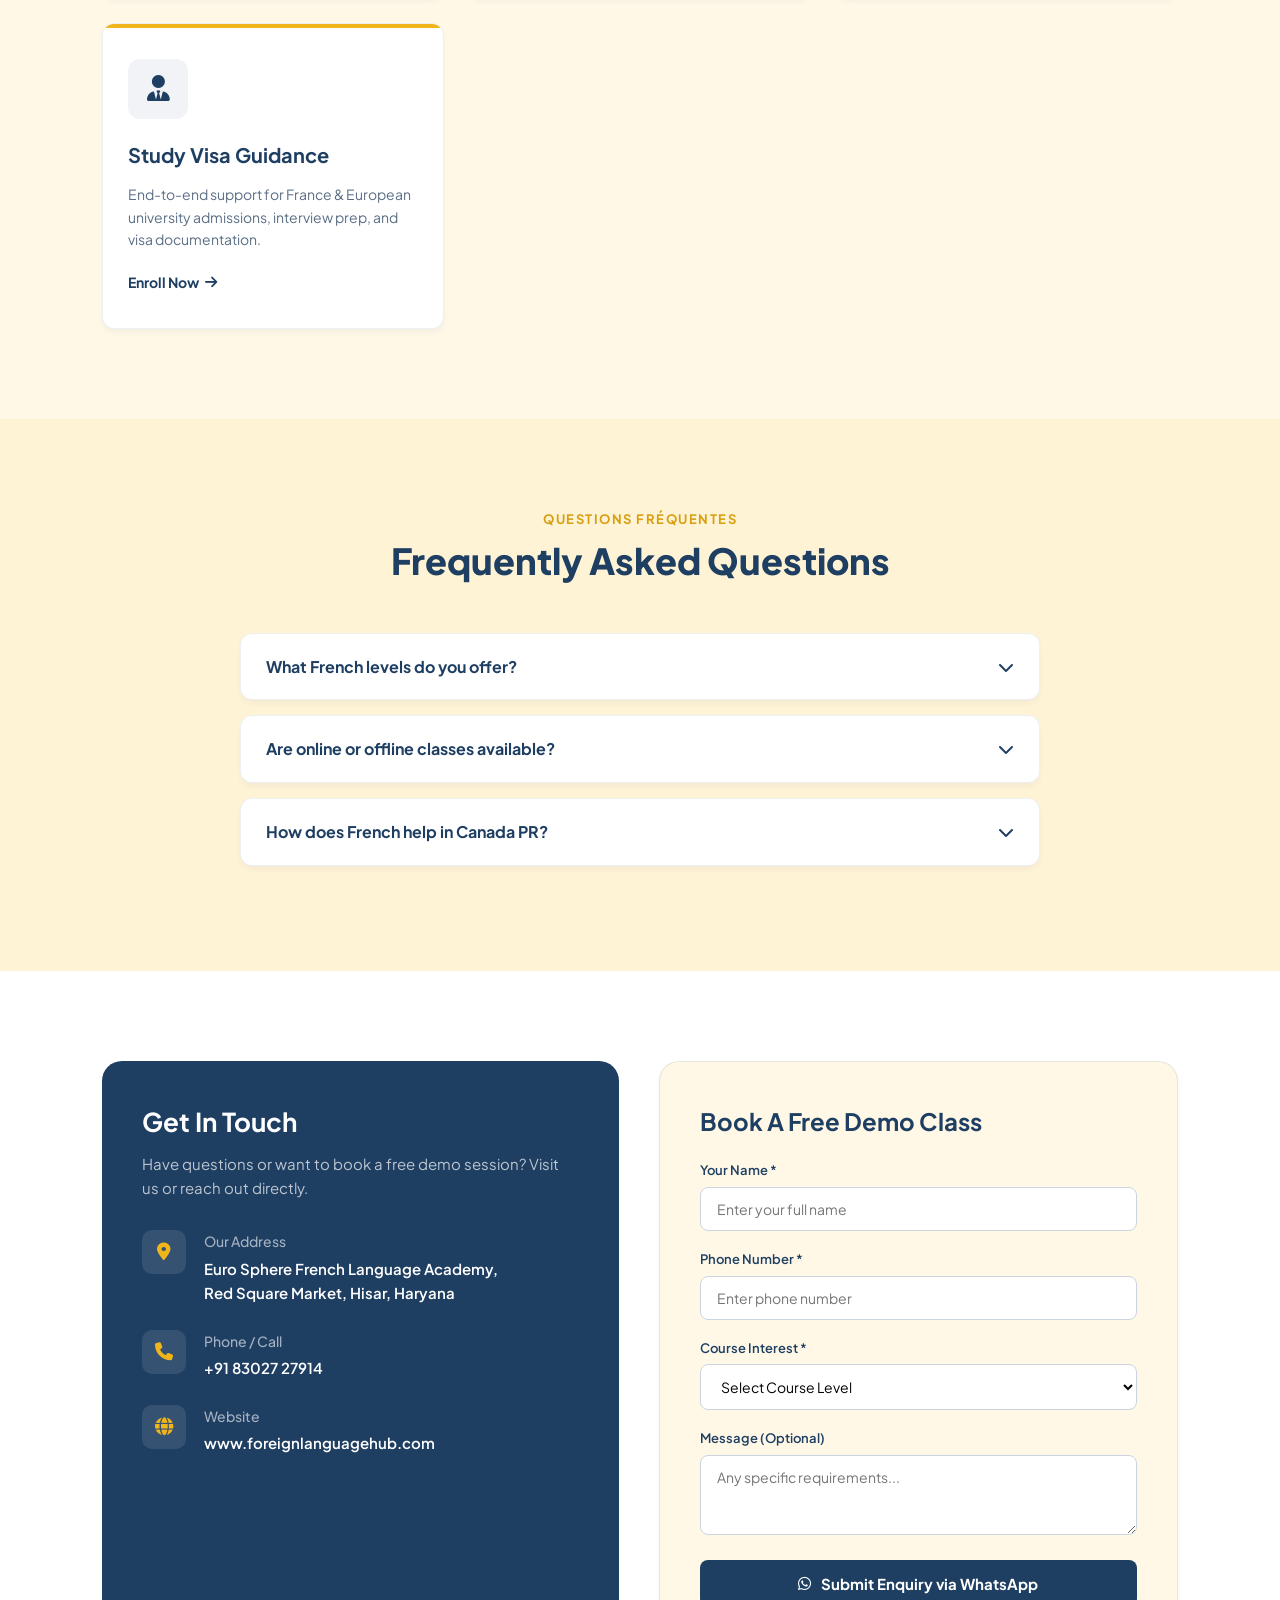
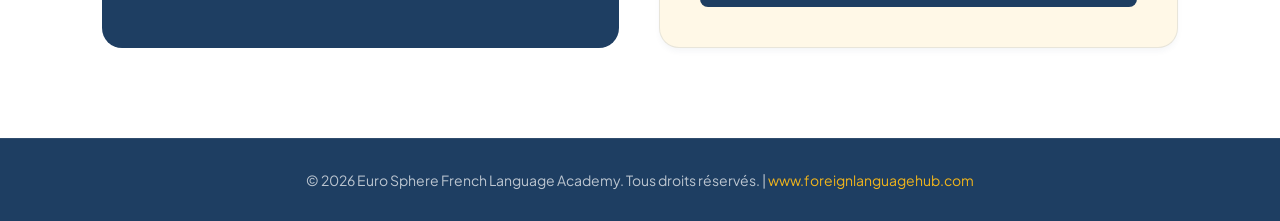
==== commit b6e2cfd7: "code ad" ====
--- a/index.html
+++ b/index.html
@@ -760,7 +760,8 @@
     <li><a href="/about">About Us</a></li>
     <li><a href="/courses">Programs</a></li>
     <li><a href="/contact">Contact Us</a></li>
-    <li><a href="https://eurosphereindia.blogspot.com/" target="_blank">Blog</a></li>
+    <li><a href="/learn/">Learning App</a></li>
+            <li><a href="https://eurosphereindia.blogspot.com/" target="_blank">Blog</a></li>
     
 </ul>
     </nav>
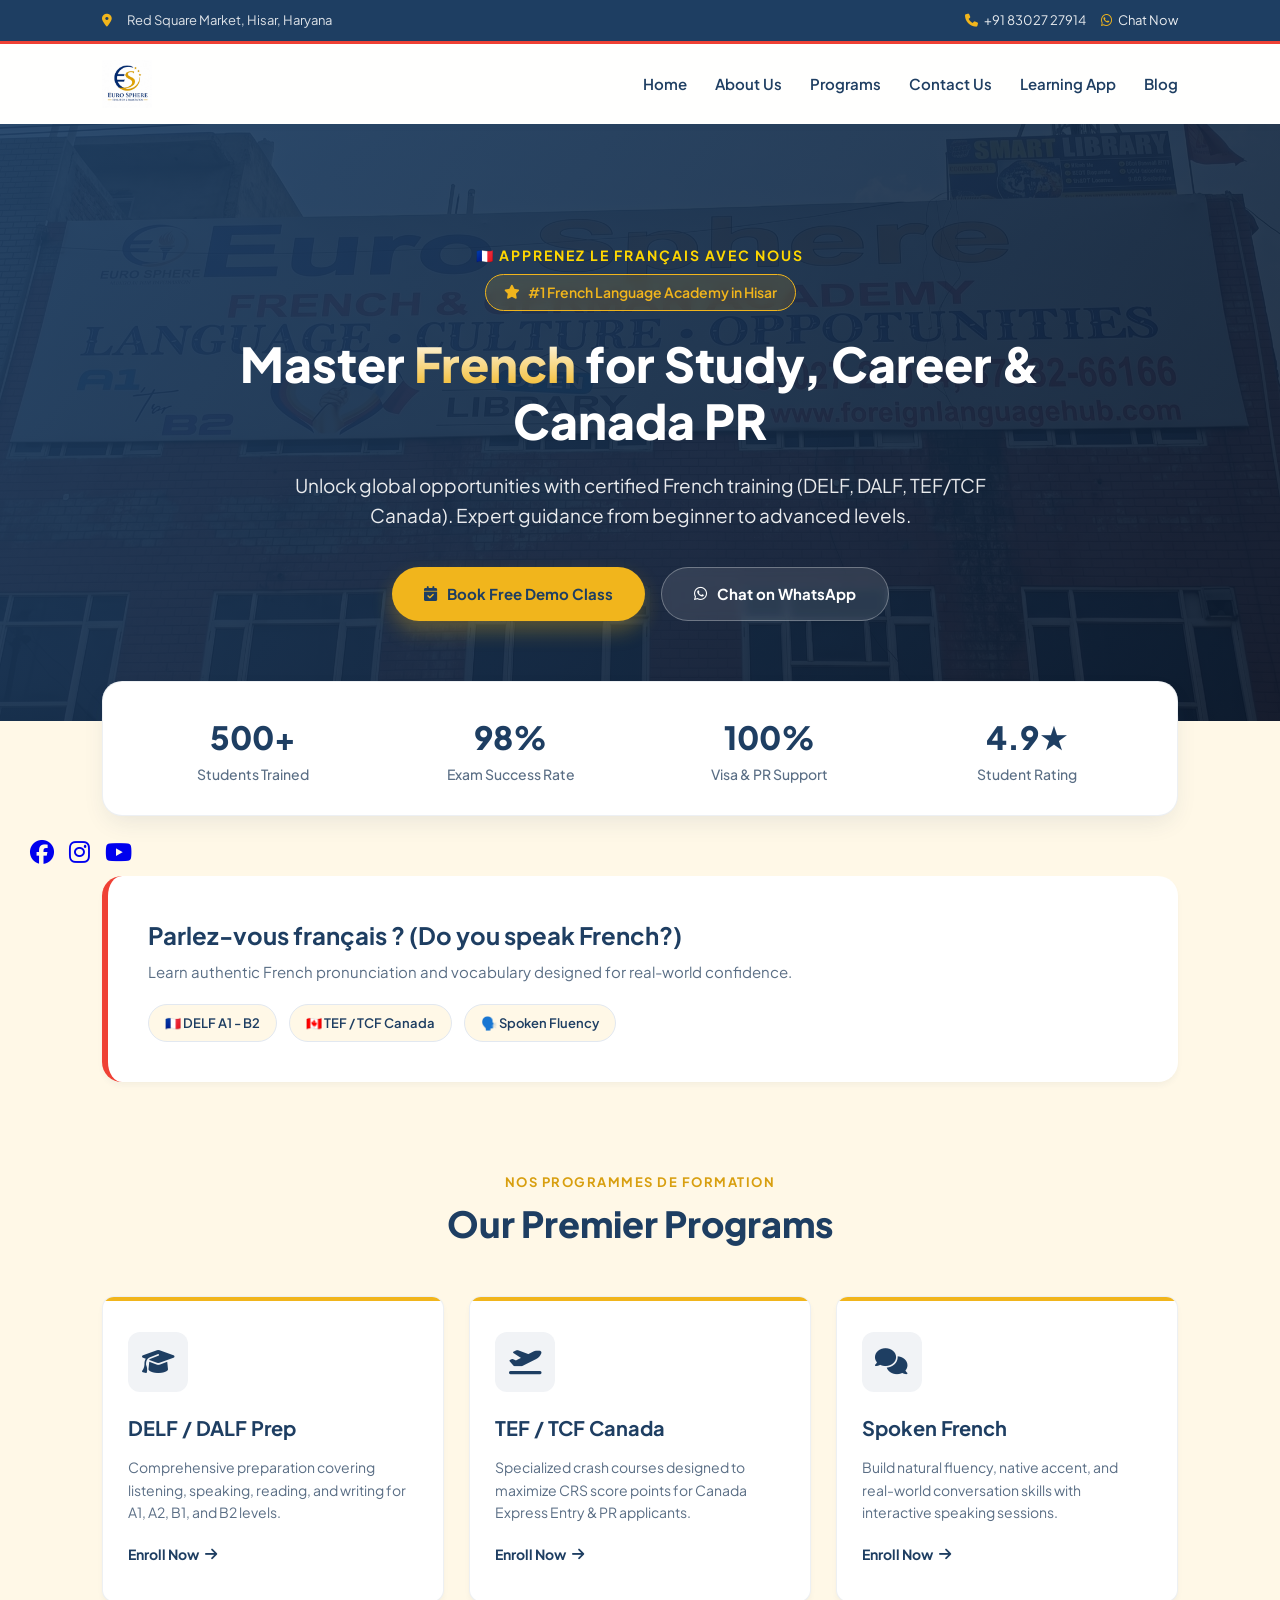
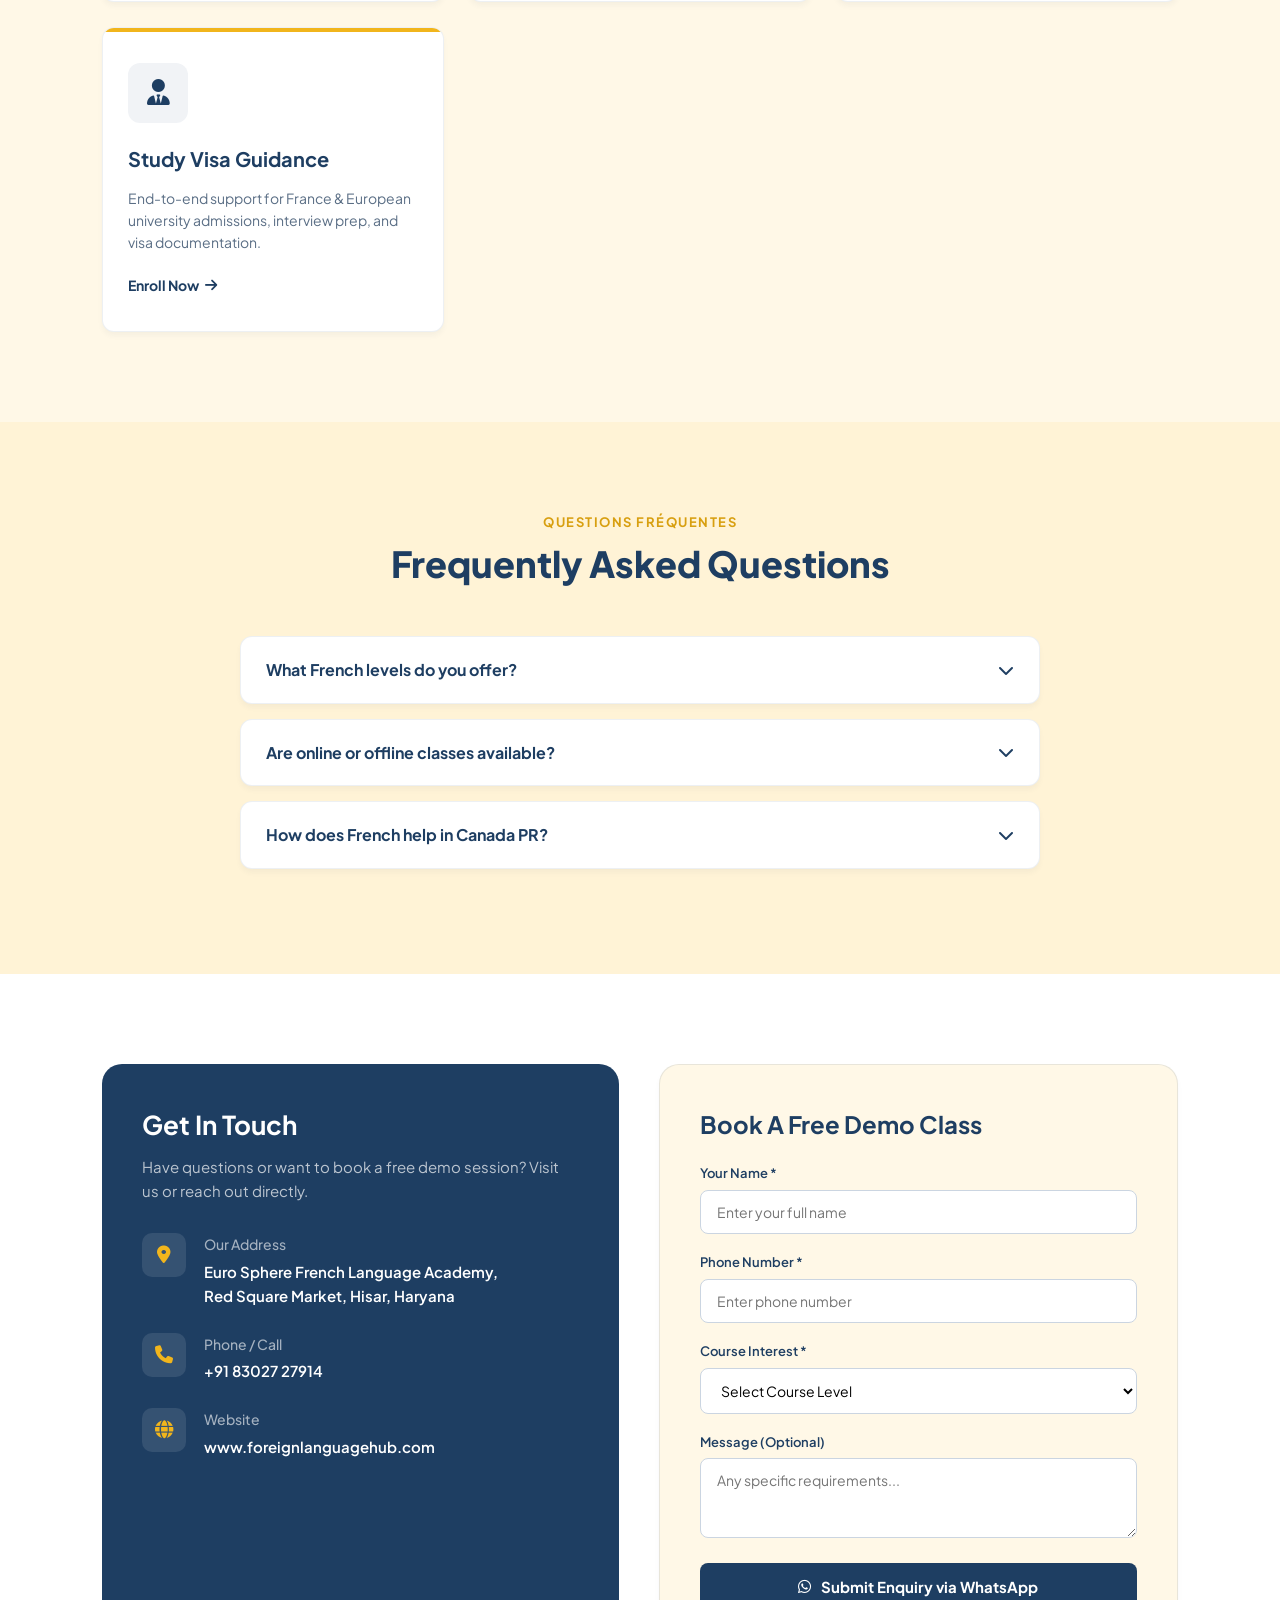
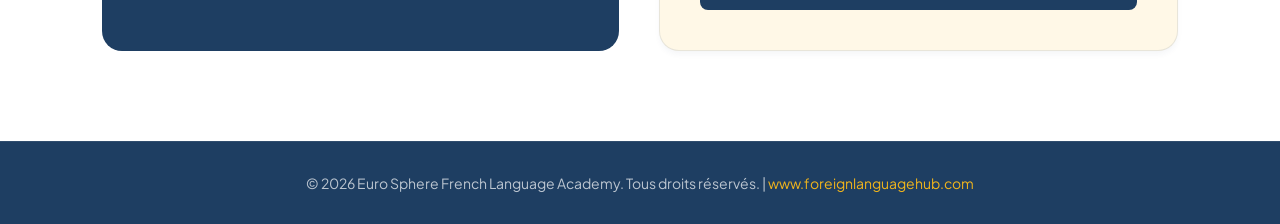
==== commit e7a427c1: "update logo" ====
--- a/index.html
+++ b/index.html
@@ -748,22 +748,25 @@
     </div>
 
     <nav>
-        <a href="#" class="logo">
-            <img src="logo.png" alt="Euro Sphere Logo" onerror="this.style.display='none'; this.nextElementSibling.style.display='inline-block';">
+        <a href="./index.html" class="logo">
+            <img src="image/logo.jpeg" alt="Euro Sphere Logo" onerror="this.style.display='none'; this.nextElementSibling.style.display='inline-block';">
             <span class="logo-fallback" style="display:none;">Euro Sphere</span>
         </a>
         <div class="hamburger" id="hamburger">
             <i class="fa-solid fa-bars"></i>
         </div>
-        <ul class="nav-links" id="navLinks">
-    <li><a href="/">Home</a></li>
-    <li><a href="/about">About Us</a></li>
-    <li><a href="/courses">Programs</a></li>
-    <li><a href="/contact">Contact Us</a></li>
-    <li><a href="/learn/">Learning App</a></li>
-            <li><a href="https://eurosphereindia.blogspot.com/" target="_blank">Blog</a></li>
-    
+       
+<ul class="nav-links" id="navLinks">
+  <li><a href="./index.html">Home</a></li>
+  <li><a href="./about.html">About Us</a></li>
+  <li><a href="./courses.html">Programs</a></li>
+  <li><a href="./contact.html">Contact Us</a></li>
+  <li><a href="./french-learning-app/">Learning App</a></li>
+  <li>
+    <a href="https://eurosphereindia.blogspot.com/" target="_blank" rel="noopener noreferrer">Blog</a>
+  </li>
 </ul>
+
     </nav>
 
     <section class="hero" id="home">
@@ -774,7 +777,7 @@
         <h1>Master <span>French</span> for Study, Career & Canada PR</h1>
         <p>Unlock global opportunities with certified French training (DELF, DALF, TEF/TCF Canada). Expert guidance from beginner to advanced levels.</p>
         <div class="hero-buttons">
-            <a href="/contact" class="btn btn-primary"><i class="fa-solid fa-calendar-check"></i> Book Free Demo Class</a>
+            <a href="./contact.html" class="btn btn-primary"><i class="fa-solid fa-calendar-check"></i> Book Free Demo Class</a>
             <a href="https://wa.me/918302727914" target="_blank" class="btn btn-secondary"><i class="fa-brands fa-whatsapp"></i> Chat on WhatsApp</a>
         </div>
     </section>
